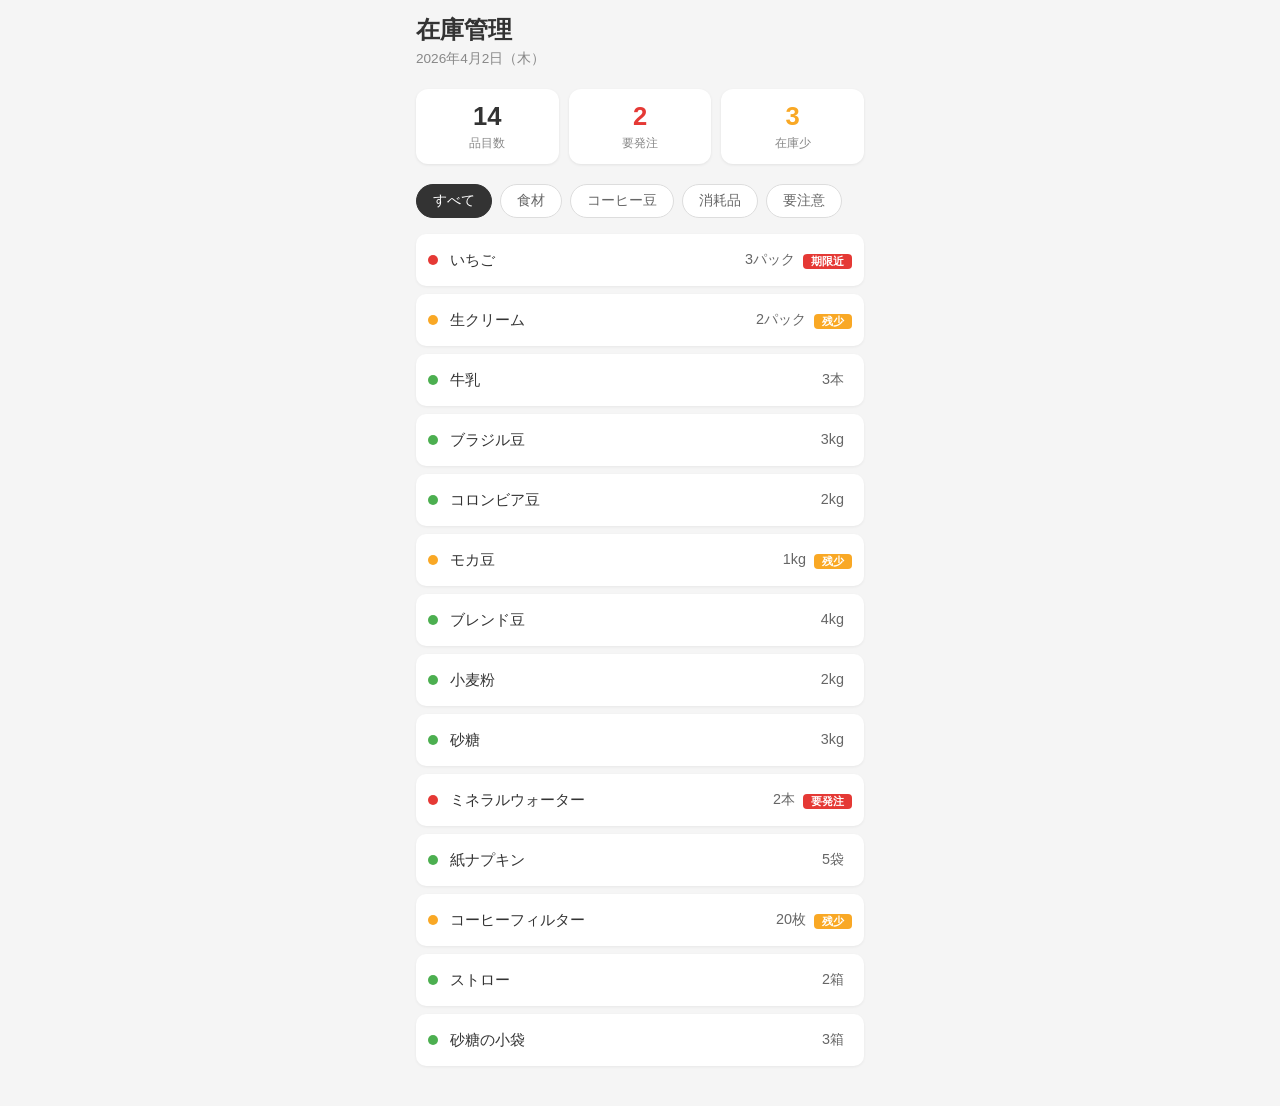
==== docs/index.html @ e2963632 "GitHub Pages用の静的ファイルとFlask版を追加" ====
<!DOCTYPE html>
<html lang="ja">
<head>
    <meta charset="UTF-8">
    <meta name="viewport" content="width=device-width, initial-scale=1.0, viewport-fit=cover">
    <title>在庫管理 - 喫茶店</title>

    <!-- OGP / Twitter Card -->
    <meta property="og:title" content="喫茶店の在庫管理アプリ">
    <meta property="og:description" content="老舗喫茶店の在庫をスマホで誰でも簡単に管理。在庫切れ・発注タイミングを逃さない。">
    <meta property="og:type" content="website">
    <meta name="twitter:card" content="summary_large_image">
    <meta name="twitter:title" content="喫茶店の在庫管理アプリ">
    <meta name="twitter:description" content="老舗喫茶店の在庫をスマホで誰でも簡単に管理。在庫切れ・発注タイミングを逃さない。">

    <!-- モバイル最適化 -->
    <meta name="theme-color" content="#f5f5f5">
    <meta name="apple-mobile-web-app-capable" content="yes">
    <meta name="apple-mobile-web-app-status-bar-style" content="default">

    <link href="https://cdn.jsdelivr.net/npm/bootstrap@5.3.0/dist/css/bootstrap.min.css" rel="stylesheet">
    <link href="https://cdn.jsdelivr.net/npm/bootstrap-icons@1.10.0/font/bootstrap-icons.css" rel="stylesheet">
    <link href="css/style.css" rel="stylesheet">
</head>
<body>
    <div class="container app-container">
        <!-- ヘッダー -->
        <header class="app-header">
            <h1 class="app-title">在庫管理</h1>
            <p class="app-date">2026年4月2日（木）</p>
        </header>

        <!-- サマリーカード -->
        <div class="summary-cards">
            <div class="summary-card summary-total">
                <div class="summary-number">14</div>
                <div class="summary-label">品目数</div>
            </div>
            <a href="alerts.html" class="summary-card summary-order">
                <div class="summary-number">2</div>
                <div class="summary-label">要発注</div>
            </a>
            <a href="alerts.html" class="summary-card summary-low">
                <div class="summary-number">3</div>
                <div class="summary-label">在庫少</div>
            </a>
        </div>

        <!-- フィルタータブ -->
        <div class="filter-tabs">
            <button class="filter-btn active" data-filter="all">すべて</button>
            <button class="filter-btn" data-filter="食材">食材</button>
            <button class="filter-btn" data-filter="コーヒー豆">コーヒー豆</button>
            <button class="filter-btn" data-filter="消耗品">消耗品</button>
            <button class="filter-btn" data-filter="要注意">要注意</button>
        </div>

        <!-- 在庫一覧（消費期限が短い順） -->
        <ul class="inventory-list">
            <!-- いちご（2〜3日） -->
            <li class="inventory-item" data-category="食材" data-alert="要注意" onclick="location.href='detail.html'">
                <div class="item-status">
                    <span class="status-dot dot-red"></span>
                </div>
                <div class="item-info">
                    <span class="item-name">いちご</span>
                </div>
                <div class="item-qty">3パック</div>
                <div class="item-badge">
                    <span class="badge badge-expiry">期限近</span>
                </div>
            </li>

            <!-- 生クリーム（5日前後） -->
            <li class="inventory-item" data-category="食材" data-alert="要注意" onclick="location.href='detail.html'">
                <div class="item-status">
                    <span class="status-dot dot-yellow"></span>
                </div>
                <div class="item-info">
                    <span class="item-name">生クリーム</span>
                </div>
                <div class="item-qty">2パック</div>
                <div class="item-badge">
                    <span class="badge badge-low">残少</span>
                </div>
            </li>

            <!-- 牛乳（1週間） -->
            <li class="inventory-item" data-category="食材" data-alert="" onclick="location.href='detail.html'">
                <div class="item-status">
                    <span class="status-dot dot-green"></span>
                </div>
                <div class="item-info">
                    <span class="item-name">牛乳</span>
                </div>
                <div class="item-qty">3本</div>
                <div class="item-badge"></div>
            </li>

            <!-- ブラジル豆（約180日） -->
            <li class="inventory-item" data-category="コーヒー豆" data-alert="" onclick="location.href='detail.html'">
                <div class="item-status">
                    <span class="status-dot dot-green"></span>
                </div>
                <div class="item-info">
                    <span class="item-name">ブラジル豆</span>
                </div>
                <div class="item-qty">3kg</div>
                <div class="item-badge"></div>
            </li>

            <!-- コロンビア豆（約180日） -->
            <li class="inventory-item" data-category="コーヒー豆" data-alert="" onclick="location.href='detail.html'">
                <div class="item-status">
                    <span class="status-dot dot-green"></span>
                </div>
                <div class="item-info">
                    <span class="item-name">コロンビア豆</span>
                </div>
                <div class="item-qty">2kg</div>
                <div class="item-badge"></div>
            </li>

            <!-- モカ豆（約180日） -->
            <li class="inventory-item" data-category="コーヒー豆" data-alert="要注意" onclick="location.href='detail.html'">
                <div class="item-status">
                    <span class="status-dot dot-yellow"></span>
                </div>
                <div class="item-info">
                    <span class="item-name">モカ豆</span>
                </div>
                <div class="item-qty">1kg</div>
                <div class="item-badge">
                    <span class="badge badge-low">残少</span>
                </div>
            </li>

            <!-- ブレンド豆（約180日） -->
            <li class="inventory-item" data-category="コーヒー豆" data-alert="" onclick="location.href='detail.html'">
                <div class="item-status">
                    <span class="status-dot dot-green"></span>
                </div>
                <div class="item-info">
                    <span class="item-name">ブレンド豆</span>
                </div>
                <div class="item-qty">4kg</div>
                <div class="item-badge"></div>
            </li>

            <!-- 小麦粉（約180日） -->
            <li class="inventory-item" data-category="食材" data-alert="" onclick="location.href='detail.html'">
                <div class="item-status">
                    <span class="status-dot dot-green"></span>
                </div>
                <div class="item-info">
                    <span class="item-name">小麦粉</span>
                </div>
                <div class="item-qty">2kg</div>
                <div class="item-badge"></div>
            </li>

            <!-- 砂糖（約365日） -->
            <li class="inventory-item" data-category="食材" data-alert="" onclick="location.href='detail.html'">
                <div class="item-status">
                    <span class="status-dot dot-green"></span>
                </div>
                <div class="item-info">
                    <span class="item-name">砂糖</span>
                </div>
                <div class="item-qty">3kg</div>
                <div class="item-badge"></div>
            </li>

            <!-- ミネラルウォーター（約365日） -->
            <li class="inventory-item" data-category="食材" data-alert="要注意" onclick="location.href='detail.html'">
                <div class="item-status">
                    <span class="status-dot dot-red"></span>
                </div>
                <div class="item-info">
                    <span class="item-name">ミネラルウォーター</span>
                </div>
                <div class="item-qty">2本</div>
                <div class="item-badge">
                    <span class="badge badge-expiry">要発注</span>
                </div>
            </li>

            <!-- 紙ナプキン（消費期限なし） -->
            <li class="inventory-item" data-category="消耗品" data-alert="" onclick="location.href='detail.html'">
                <div class="item-status">
                    <span class="status-dot dot-green"></span>
                </div>
                <div class="item-info">
                    <span class="item-name">紙ナプキン</span>
                </div>
                <div class="item-qty">5袋</div>
                <div class="item-badge"></div>
            </li>

            <!-- コーヒーフィルター（消費期限なし） -->
            <li class="inventory-item" data-category="消耗品" data-alert="要注意" onclick="location.href='detail.html'">
                <div class="item-status">
                    <span class="status-dot dot-yellow"></span>
                </div>
                <div class="item-info">
                    <span class="item-name">コーヒーフィルター</span>
                </div>
                <div class="item-qty">20枚</div>
                <div class="item-badge">
                    <span class="badge badge-low">残少</span>
                </div>
            </li>

            <!-- ストロー（消費期限なし） -->
            <li class="inventory-item" data-category="消耗品" data-alert="" onclick="location.href='detail.html'">
                <div class="item-status">
                    <span class="status-dot dot-green"></span>
                </div>
                <div class="item-info">
                    <span class="item-name">ストロー</span>
                </div>
                <div class="item-qty">2箱</div>
                <div class="item-badge"></div>
            </li>

            <!-- 砂糖の小袋（消費期限なし） -->
            <li class="inventory-item" data-category="消耗品" data-alert="" onclick="location.href='detail.html'">
                <div class="item-status">
                    <span class="status-dot dot-green"></span>
                </div>
                <div class="item-info">
                    <span class="item-name">砂糖の小袋</span>
                </div>
                <div class="item-qty">3箱</div>
                <div class="item-badge"></div>
            </li>
        </ul>
    </div>

    <script src="https://cdn.jsdelivr.net/npm/bootstrap@5.3.0/dist/js/bootstrap.bundle.min.js"></script>
    <script>
        document.querySelectorAll('.filter-btn').forEach(btn => {
            btn.addEventListener('click', function () {
                document.querySelectorAll('.filter-btn').forEach(b => b.classList.remove('active'));
                this.classList.add('active');

                const filter = this.dataset.filter;
                document.querySelectorAll('.inventory-item').forEach(item => {
                    if (filter === 'all') {
                        item.style.display = '';
                    } else if (filter === '要注意') {
                        item.style.display = item.dataset.alert === '要注意' ? '' : 'none';
                    } else {
                        item.style.display = item.dataset.category === filter ? '' : 'none';
                    }
                });
            });
        });
    </script>
</body>
</html>
---- docs/css/style.css ----
/* ========================================
   喫茶店 在庫管理アプリ - スタイルシート
   ======================================== */

/* 全体 */
* {
    box-sizing: border-box;
    -webkit-tap-highlight-color: transparent;
}

body {
    background-color: #f5f5f5;
    font-family: -apple-system, BlinkMacSystemFont, "Hiragino Sans", "Hiragino Kaku Gothic ProN", "Noto Sans JP", sans-serif;
    color: #333;
    margin: 0;
    padding: 0;
    padding: env(safe-area-inset-top) env(safe-area-inset-right) env(safe-area-inset-bottom) env(safe-area-inset-left);
    -webkit-font-smoothing: antialiased;
    -moz-osx-font-smoothing: grayscale;
}

.app-container {
    max-width: 480px;
    margin: 0 auto;
    padding: 16px;
    padding-bottom: calc(32px + env(safe-area-inset-bottom));
}

/* ヘッダー */
.app-header {
    margin-bottom: 20px;
}

.app-title {
    font-size: 1.5rem;
    font-weight: 700;
    margin: 0;
}

.app-date {
    font-size: 0.85rem;
    color: #888;
    margin: 4px 0 0 0;
}

/* サマリーカード */
.summary-cards {
    display: flex;
    gap: 10px;
    margin-bottom: 20px;
}

.summary-card {
    flex: 1;
    text-align: center;
    padding: 12px 8px;
    border-radius: 12px;
    background: #fff;
    box-shadow: 0 1px 3px rgba(0, 0, 0, 0.08);
    text-decoration: none;
    color: inherit;
}

.summary-number {
    font-size: 1.6rem;
    font-weight: 700;
    line-height: 1.2;
}

.summary-label {
    font-size: 0.75rem;
    color: #888;
    margin-top: 2px;
}

.summary-total .summary-number {
    color: #333;
}

.summary-order .summary-number {
    color: #e53935;
}

.summary-low .summary-number {
    color: #f9a825;
}

/* フィルタータブ */
.filter-tabs {
    display: flex;
    gap: 8px;
    margin-bottom: 16px;
    overflow-x: auto;
    -webkit-overflow-scrolling: touch;
}

.filter-btn {
    flex-shrink: 0;
    padding: 6px 16px;
    border: 1px solid #ddd;
    border-radius: 20px;
    background: #fff;
    font-size: 0.85rem;
    color: #666;
    cursor: pointer;
    transition: all 0.2s;
    white-space: nowrap;
}

@media (hover: hover) {
    .filter-btn:hover {
        border-color: #aaa;
    }
}

.filter-btn.active {
    background: #333;
    color: #fff;
    border-color: #333;
}

/* 在庫一覧 */
.inventory-list {
    list-style: none;
    padding: 0;
    margin: 0;
}

.inventory-item {
    display: flex;
    align-items: center;
    padding: 14px 12px;
    background: #fff;
    border-radius: 10px;
    margin-bottom: 8px;
    box-shadow: 0 1px 3px rgba(0, 0, 0, 0.06);
    cursor: pointer;
    transition: background 0.15s;
}

@media (hover: hover) {
    .inventory-item:hover {
        background: #fafafa;
    }
}

.inventory-item:active {
    background: #f0f0f0;
}

/* ステータスドット */
.item-status {
    margin-right: 12px;
    flex-shrink: 0;
}

.status-dot {
    display: inline-block;
    width: 10px;
    height: 10px;
    border-radius: 50%;
}

.dot-green {
    background-color: #4caf50;
}

.dot-yellow {
    background-color: #f9a825;
}

.dot-red {
    background-color: #e53935;
}

/* 品目情報 */
.item-info {
    flex: 1;
    min-width: 0;
}

.item-name {
    font-size: 0.95rem;
    font-weight: 500;
}

/* 数量 */
.item-qty {
    font-size: 0.9rem;
    color: #666;
    margin-left: 8px;
    white-space: nowrap;
}

/* バッジ */
.item-badge {
    margin-left: 8px;
    flex-shrink: 0;
}

.badge {
    display: inline-block;
    padding: 2px 8px;
    border-radius: 4px;
    font-size: 0.7rem;
    font-weight: 600;
    white-space: nowrap;
}

.badge-expiry {
    background-color: #e53935;
    color: #fff;
}

.badge-low {
    background-color: #f9a825;
    color: #fff;
}

/* ========================================
   画面2: 品目詳細・更新
   ======================================== */

.detail-header {
    margin-bottom: 16px;
}

.back-link {
    display: inline-flex;
    align-items: center;
    gap: 4px;
    font-size: 0.9rem;
    color: #666;
    text-decoration: none;
}

.back-link:active {
    color: #333;
}

.detail-title-section {
    margin-bottom: 28px;
}

.detail-item-name {
    font-size: 1.5rem;
    font-weight: 700;
    margin: 0;
}

.detail-category {
    font-size: 0.85rem;
    color: #888;
    margin: 4px 0 0 0;
}

.qty-control {
    display: flex;
    align-items: center;
    justify-content: center;
    gap: 24px;
    margin-bottom: 32px;
}

.qty-btn {
    width: 48px;
    height: 48px;
    border-radius: 50%;
    border: 2px solid #ddd;
    background: #fff;
    font-size: 1.3rem;
    color: #333;
    cursor: pointer;
    display: flex;
    align-items: center;
    justify-content: center;
    transition: all 0.15s;
    user-select: none;
    -webkit-user-select: none;
}

.qty-btn:active {
    background: #f0f0f0;
    border-color: #bbb;
}

.qty-display {
    text-align: center;
}

.qty-number {
    display: block;
    font-size: 2.5rem;
    font-weight: 700;
    line-height: 1;
}

.qty-unit {
    display: block;
    font-size: 0.85rem;
    color: #888;
    margin-top: 4px;
}

.detail-info-list {
    background: #fff;
    border-radius: 12px;
    padding: 4px 0;
    margin-bottom: 32px;
    box-shadow: 0 1px 3px rgba(0, 0, 0, 0.06);
}

.detail-info-row {
    display: flex;
    justify-content: space-between;
    align-items: center;
    padding: 14px 16px;
    border-bottom: 1px solid #f0f0f0;
}

.detail-info-row:last-child {
    border-bottom: none;
}

.detail-info-label {
    font-size: 0.85rem;
    color: #888;
}

.detail-info-value {
    font-size: 0.9rem;
    font-weight: 500;
}

.value-warn {
    color: #e53935;
    font-weight: 600;
}

.detail-actions {
    display: flex;
    gap: 12px;
}

.btn-cancel {
    flex: 1;
    display: flex;
    align-items: center;
    justify-content: center;
    padding: 14px;
    border-radius: 12px;
    border: 1px solid #ddd;
    background: #fff;
    font-size: 0.95rem;
    color: #666;
    text-decoration: none;
    cursor: pointer;
    transition: background 0.15s;
}

.btn-cancel:active {
    background: #f0f0f0;
}

.btn-save {
    flex: 1;
    padding: 14px;
    border-radius: 12px;
    border: none;
    background: #4caf50;
    font-size: 0.95rem;
    font-weight: 600;
    color: #fff;
    cursor: pointer;
    transition: background 0.15s;
}

.btn-save:active {
    background: #388e3c;
}

/* ========================================
   画面3: アラート一覧
   ======================================== */

.alert-page-title {
    font-size: 1.4rem;
    font-weight: 700;
    margin: 0 0 4px 0;
}

.alert-page-subtitle {
    font-size: 0.85rem;
    color: #888;
    margin: 0 0 24px 0;
}

.alert-section {
    margin-bottom: 24px;
}

.alert-section-title {
    display: flex;
    align-items: center;
    gap: 8px;
    font-size: 0.95rem;
    font-weight: 600;
    margin: 0 0 12px 4px;
}

.section-title-red {
    color: #e53935;
}

.section-title-yellow {
    color: #c89100;
}

.item-sub {
    display: block;
    font-size: 0.75rem;
    color: #aaa;
    margin-top: 2px;
}
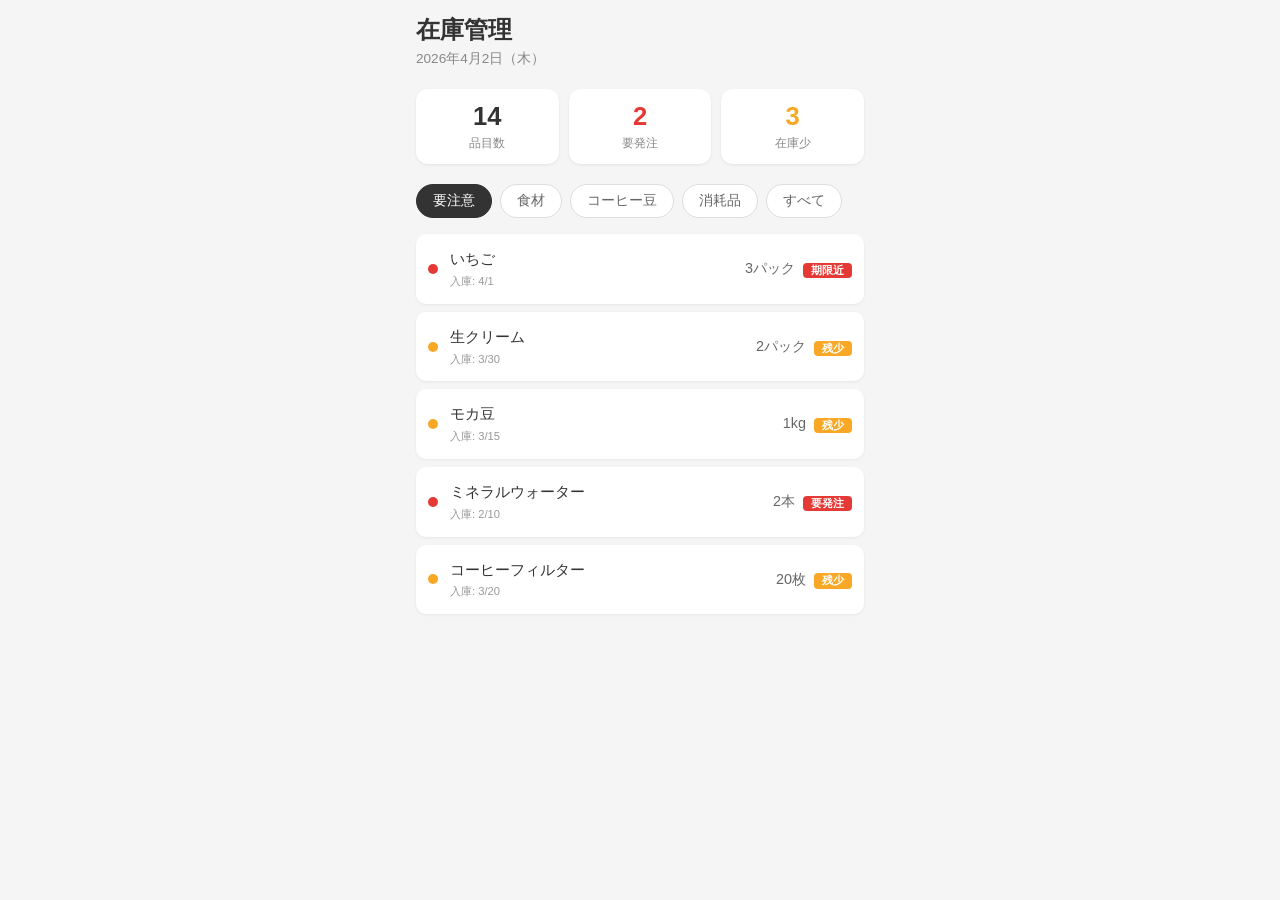
==== commit f33fb63f: "タブ順変更(要注意→食材→コーヒー豆→消耗品→すべて)、入庫日追加、要注意を上位表示" ====
--- a/docs/index.html
+++ b/docs/index.html
@@ -48,22 +48,25 @@
 
         <!-- フィルタータブ -->
         <div class="filter-tabs">
-            <button class="filter-btn active" data-filter="all">すべて</button>
+            <button class="filter-btn active" data-filter="要注意">要注意</button>
             <button class="filter-btn" data-filter="食材">食材</button>
             <button class="filter-btn" data-filter="コーヒー豆">コーヒー豆</button>
             <button class="filter-btn" data-filter="消耗品">消耗品</button>
-            <button class="filter-btn" data-filter="要注意">要注意</button>
+            <button class="filter-btn" data-filter="all">すべて</button>
         </div>
 
-        <!-- 在庫一覧（消費期限が短い順） -->
+        <!-- 在庫一覧（すべて：要注意を上位表示） -->
         <ul class="inventory-list">
-            <!-- いちご（2〜3日） -->
+            <!-- ===== 要注意アイテム ===== -->
+
+            <!-- いちご（2〜3日）要注意 -->
             <li class="inventory-item" data-category="食材" data-alert="要注意" onclick="location.href='detail.html'">
                 <div class="item-status">
                     <span class="status-dot dot-red"></span>
                 </div>
                 <div class="item-info">
                     <span class="item-name">いちご</span>
+                    <span class="item-date">入庫: 4/1</span>
                 </div>
                 <div class="item-qty">3パック</div>
                 <div class="item-badge">
@@ -71,19 +74,67 @@
                 </div>
             </li>
 
-            <!-- 生クリーム（5日前後） -->
+            <!-- 生クリーム（5日前後）要注意 -->
             <li class="inventory-item" data-category="食材" data-alert="要注意" onclick="location.href='detail.html'">
                 <div class="item-status">
                     <span class="status-dot dot-yellow"></span>
                 </div>
                 <div class="item-info">
                     <span class="item-name">生クリーム</span>
+                    <span class="item-date">入庫: 3/30</span>
                 </div>
                 <div class="item-qty">2パック</div>
                 <div class="item-badge">
                     <span class="badge badge-low">残少</span>
                 </div>
             </li>
+
+            <!-- モカ豆（約180日）要注意 -->
+            <li class="inventory-item" data-category="コーヒー豆" data-alert="要注意" onclick="location.href='detail.html'">
+                <div class="item-status">
+                    <span class="status-dot dot-yellow"></span>
+                </div>
+                <div class="item-info">
+                    <span class="item-name">モカ豆</span>
+                    <span class="item-date">入庫: 3/15</span>
+                </div>
+                <div class="item-qty">1kg</div>
+                <div class="item-badge">
+                    <span class="badge badge-low">残少</span>
+                </div>
+            </li>
+
+            <!-- ミネラルウォーター（約365日）要注意 -->
+            <li class="inventory-item" data-category="食材" data-alert="要注意" onclick="location.href='detail.html'">
+                <div class="item-status">
+                    <span class="status-dot dot-red"></span>
+                </div>
+                <div class="item-info">
+                    <span class="item-name">ミネラルウォーター</span>
+                    <span class="item-date">入庫: 2/10</span>
+                </div>
+                <div class="item-qty">2本</div>
+                <div class="item-badge">
+                    <span class="badge badge-expiry">要発注</span>
+                </div>
+            </li>
+
+            <!-- コーヒーフィルター（消費期限なし）要注意 -->
+            <li class="inventory-item" data-category="消耗品" data-alert="要注意" onclick="location.href='detail.html'">
+                <div class="item-status">
+                    <span class="status-dot dot-yellow"></span>
+                </div>
+                <div class="item-info">
+                    <span class="item-name">コーヒーフィルター</span>
+                    <span class="item-date">入庫: 3/20</span>
+                </div>
+                <div class="item-qty">20枚</div>
+                <div class="item-badge">
+                    <span class="badge badge-low">残少</span>
+                </div>
+            </li>
+
+            <!-- ===== 通常アイテム（期限短い順） ===== -->
 
             <!-- 牛乳（1週間） -->
             <li class="inventory-item" data-category="食材" data-alert="" onclick="location.href='detail.html'">
@@ -92,6 +143,7 @@
                 </div>
                 <div class="item-info">
                     <span class="item-name">牛乳</span>
+                    <span class="item-date">入庫: 3/31</span>
                 </div>
                 <div class="item-qty">3本</div>
                 <div class="item-badge"></div>
@@ -104,6 +156,7 @@
                 </div>
                 <div class="item-info">
                     <span class="item-name">ブラジル豆</span>
+                    <span class="item-date">入庫: 3/1</span>
                 </div>
                 <div class="item-qty">3kg</div>
                 <div class="item-badge"></div>
@@ -116,23 +169,10 @@
                 </div>
                 <div class="item-info">
                     <span class="item-name">コロンビア豆</span>
+                    <span class="item-date">入庫: 3/5</span>
                 </div>
                 <div class="item-qty">2kg</div>
                 <div class="item-badge"></div>
-            </li>
-
-            <!-- モカ豆（約180日） -->
-            <li class="inventory-item" data-category="コーヒー豆" data-alert="要注意" onclick="location.href='detail.html'">
-                <div class="item-status">
-                    <span class="status-dot dot-yellow"></span>
-                </div>
-                <div class="item-info">
-                    <span class="item-name">モカ豆</span>
-                </div>
-                <div class="item-qty">1kg</div>
-                <div class="item-badge">
-                    <span class="badge badge-low">残少</span>
-                </div>
             </li>
 
             <!-- ブレンド豆（約180日） -->
@@ -142,6 +182,7 @@
                 </div>
                 <div class="item-info">
                     <span class="item-name">ブレンド豆</span>
+                    <span class="item-date">入庫: 3/10</span>
                 </div>
                 <div class="item-qty">4kg</div>
                 <div class="item-badge"></div>
@@ -154,6 +195,7 @@
                 </div>
                 <div class="item-info">
                     <span class="item-name">小麦粉</span>
+                    <span class="item-date">入庫: 3/1</span>
                 </div>
                 <div class="item-qty">2kg</div>
                 <div class="item-badge"></div>
@@ -166,23 +208,10 @@
                 </div>
                 <div class="item-info">
                     <span class="item-name">砂糖</span>
+                    <span class="item-date">入庫: 2/15</span>
                 </div>
                 <div class="item-qty">3kg</div>
                 <div class="item-badge"></div>
-            </li>
-
-            <!-- ミネラルウォーター（約365日） -->
-            <li class="inventory-item" data-category="食材" data-alert="要注意" onclick="location.href='detail.html'">
-                <div class="item-status">
-                    <span class="status-dot dot-red"></span>
-                </div>
-                <div class="item-info">
-                    <span class="item-name">ミネラルウォーター</span>
-                </div>
-                <div class="item-qty">2本</div>
-                <div class="item-badge">
-                    <span class="badge badge-expiry">要発注</span>
-                </div>
             </li>
 
             <!-- 紙ナプキン（消費期限なし） -->
@@ -192,23 +221,10 @@
                 </div>
                 <div class="item-info">
                     <span class="item-name">紙ナプキン</span>
+                    <span class="item-date">入庫: 3/25</span>
                 </div>
                 <div class="item-qty">5袋</div>
                 <div class="item-badge"></div>
-            </li>
-
-            <!-- コーヒーフィルター（消費期限なし） -->
-            <li class="inventory-item" data-category="消耗品" data-alert="要注意" onclick="location.href='detail.html'">
-                <div class="item-status">
-                    <span class="status-dot dot-yellow"></span>
-                </div>
-                <div class="item-info">
-                    <span class="item-name">コーヒーフィルター</span>
-                </div>
-                <div class="item-qty">20枚</div>
-                <div class="item-badge">
-                    <span class="badge badge-low">残少</span>
-                </div>
             </li>
 
             <!-- ストロー（消費期限なし） -->
@@ -218,6 +234,7 @@
                 </div>
                 <div class="item-info">
                     <span class="item-name">ストロー</span>
+                    <span class="item-date">入庫: 3/15</span>
                 </div>
                 <div class="item-qty">2箱</div>
                 <div class="item-badge"></div>
@@ -230,6 +247,7 @@
                 </div>
                 <div class="item-info">
                     <span class="item-name">砂糖の小袋</span>
+                    <span class="item-date">入庫: 3/20</span>
                 </div>
                 <div class="item-qty">3箱</div>
                 <div class="item-badge"></div>
@@ -239,6 +257,11 @@
 
     <script src="https://cdn.jsdelivr.net/npm/bootstrap@5.3.0/dist/js/bootstrap.bundle.min.js"></script>
     <script>
+        // 初期表示：要注意タブがデフォルト
+        document.querySelectorAll('.inventory-item').forEach(item => {
+            item.style.display = item.dataset.alert === '要注意' ? '' : 'none';
+        });
+
         document.querySelectorAll('.filter-btn').forEach(btn => {
             btn.addEventListener('click', function () {
                 document.querySelectorAll('.filter-btn').forEach(b => b.classList.remove('active'));
--- a/docs/css/style.css
+++ b/docs/css/style.css
@@ -182,6 +182,14 @@
 .item-name {
     font-size: 0.95rem;
     font-weight: 500;
+    display: block;
+}
+
+.item-date {
+    font-size: 0.7rem;
+    color: #999;
+    display: block;
+    margin-top: 2px;
 }
 
 /* 数量 */
@@ -221,6 +229,7 @@
    画面2: 品目詳細・更新
    ======================================== */
 
+/* ヘッダー（戻るボタン） */
 .detail-header {
     margin-bottom: 16px;
 }
@@ -238,6 +247,7 @@
     color: #333;
 }
 
+/* 品目名 */
 .detail-title-section {
     margin-bottom: 28px;
 }
@@ -254,6 +264,7 @@
     margin: 4px 0 0 0;
 }
 
+/* 数量コントロール */
 .qty-control {
     display: flex;
     align-items: center;
@@ -302,6 +313,7 @@
     margin-top: 4px;
 }
 
+/* 詳細情報リスト */
 .detail-info-list {
     background: #fff;
     border-radius: 12px;
@@ -337,6 +349,7 @@
     font-weight: 600;
 }
 
+/* ボタン */
 .detail-actions {
     display: flex;
     gap: 12px;
@@ -416,6 +429,7 @@
     color: #c89100;
 }
 
+/* アラート一覧内のサブテキスト */
 .item-sub {
     display: block;
     font-size: 0.75rem;
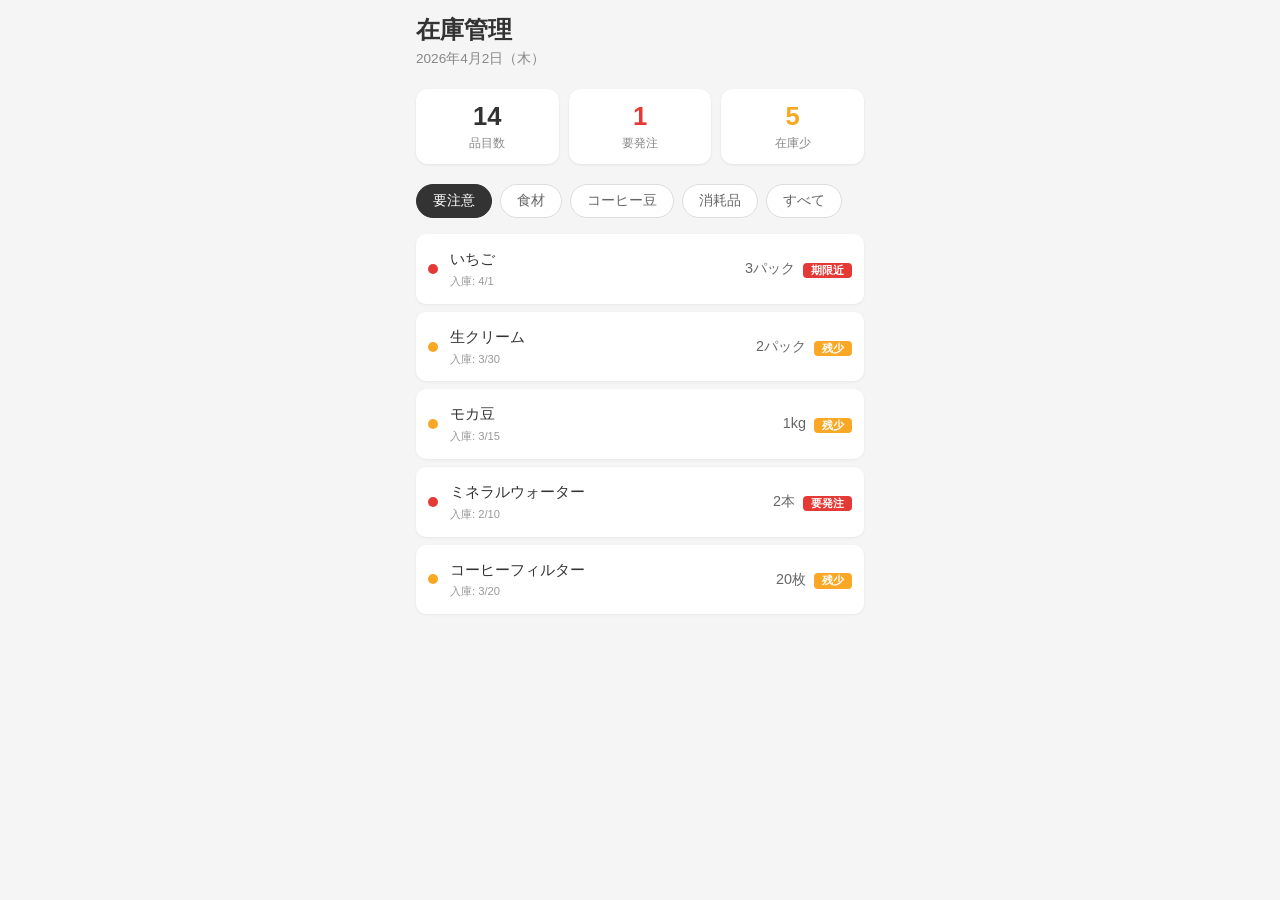
==== commit aa9e4c83: "localStorage対応: 数量変更が保存・反映されるように全画面を動的化" ====
--- a/docs/index.html
+++ b/docs/index.html
@@ -55,228 +55,74 @@
             <button class="filter-btn" data-filter="all">すべて</button>
         </div>
 
-        <!-- 在庫一覧（すべて：要注意を上位表示） -->
-        <ul class="inventory-list">
-            <!-- ===== 要注意アイテム ===== -->
-
-            <!-- いちご（2〜3日）要注意 -->
-            <li class="inventory-item" data-category="食材" data-alert="要注意" onclick="location.href='detail.html'">
-                <div class="item-status">
-                    <span class="status-dot dot-red"></span>
-                </div>
-                <div class="item-info">
-                    <span class="item-name">いちご</span>
-                    <span class="item-date">入庫: 4/1</span>
-                </div>
-                <div class="item-qty">3パック</div>
-                <div class="item-badge">
-                    <span class="badge badge-expiry">期限近</span>
-                </div>
-            </li>
-
-            <!-- 生クリーム（5日前後）要注意 -->
-            <li class="inventory-item" data-category="食材" data-alert="要注意" onclick="location.href='detail.html'">
-                <div class="item-status">
-                    <span class="status-dot dot-yellow"></span>
-                </div>
-                <div class="item-info">
-                    <span class="item-name">生クリーム</span>
-                    <span class="item-date">入庫: 3/30</span>
-                </div>
-                <div class="item-qty">2パック</div>
-                <div class="item-badge">
-                    <span class="badge badge-low">残少</span>
-                </div>
-            </li>
-
-            <!-- モカ豆（約180日）要注意 -->
-            <li class="inventory-item" data-category="コーヒー豆" data-alert="要注意" onclick="location.href='detail.html'">
-                <div class="item-status">
-                    <span class="status-dot dot-yellow"></span>
-                </div>
-                <div class="item-info">
-                    <span class="item-name">モカ豆</span>
-                    <span class="item-date">入庫: 3/15</span>
-                </div>
-                <div class="item-qty">1kg</div>
-                <div class="item-badge">
-                    <span class="badge badge-low">残少</span>
-                </div>
-            </li>
-
-            <!-- ミネラルウォーター（約365日）要注意 -->
-            <li class="inventory-item" data-category="食材" data-alert="要注意" onclick="location.href='detail.html'">
-                <div class="item-status">
-                    <span class="status-dot dot-red"></span>
-                </div>
-                <div class="item-info">
-                    <span class="item-name">ミネラルウォーター</span>
-                    <span class="item-date">入庫: 2/10</span>
-                </div>
-                <div class="item-qty">2本</div>
-                <div class="item-badge">
-                    <span class="badge badge-expiry">要発注</span>
-                </div>
-            </li>
-
-            <!-- コーヒーフィルター（消費期限なし）要注意 -->
-            <li class="inventory-item" data-category="消耗品" data-alert="要注意" onclick="location.href='detail.html'">
-                <div class="item-status">
-                    <span class="status-dot dot-yellow"></span>
-                </div>
-                <div class="item-info">
-                    <span class="item-name">コーヒーフィルター</span>
-                    <span class="item-date">入庫: 3/20</span>
-                </div>
-                <div class="item-qty">20枚</div>
-                <div class="item-badge">
-                    <span class="badge badge-low">残少</span>
-                </div>
-            </li>
-
-            <!-- ===== 通常アイテム（期限短い順） ===== -->
-
-            <!-- 牛乳（1週間） -->
-            <li class="inventory-item" data-category="食材" data-alert="" onclick="location.href='detail.html'">
-                <div class="item-status">
-                    <span class="status-dot dot-green"></span>
-                </div>
-                <div class="item-info">
-                    <span class="item-name">牛乳</span>
-                    <span class="item-date">入庫: 3/31</span>
-                </div>
-                <div class="item-qty">3本</div>
-                <div class="item-badge"></div>
-            </li>
-
-            <!-- ブラジル豆（約180日） -->
-            <li class="inventory-item" data-category="コーヒー豆" data-alert="" onclick="location.href='detail.html'">
-                <div class="item-status">
-                    <span class="status-dot dot-green"></span>
-                </div>
-                <div class="item-info">
-                    <span class="item-name">ブラジル豆</span>
-                    <span class="item-date">入庫: 3/1</span>
-                </div>
-                <div class="item-qty">3kg</div>
-                <div class="item-badge"></div>
-            </li>
-
-            <!-- コロンビア豆（約180日） -->
-            <li class="inventory-item" data-category="コーヒー豆" data-alert="" onclick="location.href='detail.html'">
-                <div class="item-status">
-                    <span class="status-dot dot-green"></span>
-                </div>
-                <div class="item-info">
-                    <span class="item-name">コロンビア豆</span>
-                    <span class="item-date">入庫: 3/5</span>
-                </div>
-                <div class="item-qty">2kg</div>
-                <div class="item-badge"></div>
-            </li>
-
-            <!-- ブレンド豆（約180日） -->
-            <li class="inventory-item" data-category="コーヒー豆" data-alert="" onclick="location.href='detail.html'">
-                <div class="item-status">
-                    <span class="status-dot dot-green"></span>
-                </div>
-                <div class="item-info">
-                    <span class="item-name">ブレンド豆</span>
-                    <span class="item-date">入庫: 3/10</span>
-                </div>
-                <div class="item-qty">4kg</div>
-                <div class="item-badge"></div>
-            </li>
-
-            <!-- 小麦粉（約180日） -->
-            <li class="inventory-item" data-category="食材" data-alert="" onclick="location.href='detail.html'">
-                <div class="item-status">
-                    <span class="status-dot dot-green"></span>
-                </div>
-                <div class="item-info">
-                    <span class="item-name">小麦粉</span>
-                    <span class="item-date">入庫: 3/1</span>
-                </div>
-                <div class="item-qty">2kg</div>
-                <div class="item-badge"></div>
-            </li>
-
-            <!-- 砂糖（約365日） -->
-            <li class="inventory-item" data-category="食材" data-alert="" onclick="location.href='detail.html'">
-                <div class="item-status">
-                    <span class="status-dot dot-green"></span>
-                </div>
-                <div class="item-info">
-                    <span class="item-name">砂糖</span>
-                    <span class="item-date">入庫: 2/15</span>
-                </div>
-                <div class="item-qty">3kg</div>
-                <div class="item-badge"></div>
-            </li>
-
-            <!-- 紙ナプキン（消費期限なし） -->
-            <li class="inventory-item" data-category="消耗品" data-alert="" onclick="location.href='detail.html'">
-                <div class="item-status">
-                    <span class="status-dot dot-green"></span>
-                </div>
-                <div class="item-info">
-                    <span class="item-name">紙ナプキン</span>
-                    <span class="item-date">入庫: 3/25</span>
-                </div>
-                <div class="item-qty">5袋</div>
-                <div class="item-badge"></div>
-            </li>
-
-            <!-- ストロー（消費期限なし） -->
-            <li class="inventory-item" data-category="消耗品" data-alert="" onclick="location.href='detail.html'">
-                <div class="item-status">
-                    <span class="status-dot dot-green"></span>
-                </div>
-                <div class="item-info">
-                    <span class="item-name">ストロー</span>
-                    <span class="item-date">入庫: 3/15</span>
-                </div>
-                <div class="item-qty">2箱</div>
-                <div class="item-badge"></div>
-            </li>
-
-            <!-- 砂糖の小袋（消費期限なし） -->
-            <li class="inventory-item" data-category="消耗品" data-alert="" onclick="location.href='detail.html'">
-                <div class="item-status">
-                    <span class="status-dot dot-green"></span>
-                </div>
-                <div class="item-info">
-                    <span class="item-name">砂糖の小袋</span>
-                    <span class="item-date">入庫: 3/20</span>
-                </div>
-                <div class="item-qty">3箱</div>
-                <div class="item-badge"></div>
-            </li>
-        </ul>
+        <!-- 在庫一覧（JSで動的生成） -->
+        <ul class="inventory-list" id="inventory-list"></ul>
     </div>
 
     <script src="https://cdn.jsdelivr.net/npm/bootstrap@5.3.0/dist/js/bootstrap.bundle.min.js"></script>
+    <script src="js/app.js"></script>
     <script>
-        // 初期表示：要注意タブがデフォルト
-        document.querySelectorAll('.inventory-item').forEach(item => {
-            item.style.display = item.dataset.alert === '要注意' ? '' : 'none';
-        });
+        // データ読み込み・描画
+        function render(filter) {
+            const items = loadItems();
+            const summary = calcSummary(items);
 
+            // サマリー更新
+            document.querySelector('.summary-total .summary-number').textContent = summary.total;
+            document.querySelector('.summary-order .summary-number').textContent = summary.orderCount;
+            document.querySelector('.summary-low .summary-number').textContent = summary.lowCount;
+
+            // 一覧を要注意優先でソート
+            const alertItems = items.filter(i => i.alert === '要注意');
+            const normalItems = items.filter(i => i.alert !== '要注意');
+            const sorted = [...alertItems, ...normalItems];
+
+            const list = document.getElementById('inventory-list');
+            list.innerHTML = '';
+
+            sorted.forEach(item => {
+                const li = document.createElement('li');
+                li.className = 'inventory-item';
+                li.dataset.category = item.category;
+                li.dataset.alert = item.alert;
+                li.onclick = () => location.href = 'detail.html?item=' + encodeURIComponent(item.name);
+
+                li.innerHTML = `
+                    <div class="item-status">
+                        <span class="status-dot dot-${item.dot}"></span>
+                    </div>
+                    <div class="item-info">
+                        <span class="item-name">${item.name}</span>
+                        <span class="item-date">入庫: ${item.stocked}</span>
+                    </div>
+                    <div class="item-qty">${item.qty}${item.unit}</div>
+                    <div class="item-badge">
+                        ${item.badge ? `<span class="badge ${item.badgeClass}">${item.badge}</span>` : ''}
+                    </div>
+                `;
+
+                // フィルター適用
+                if (filter === 'all') {
+                    li.style.display = '';
+                } else if (filter === '要注意') {
+                    li.style.display = item.alert === '要注意' ? '' : 'none';
+                } else {
+                    li.style.display = item.category === filter ? '' : 'none';
+                }
+
+                list.appendChild(li);
+            });
+        }
+
+        // 初期描画（要注意がデフォルト）
+        render('要注意');
+
+        // フィルタータブ
         document.querySelectorAll('.filter-btn').forEach(btn => {
             btn.addEventListener('click', function () {
                 document.querySelectorAll('.filter-btn').forEach(b => b.classList.remove('active'));
                 this.classList.add('active');
-
-                const filter = this.dataset.filter;
-                document.querySelectorAll('.inventory-item').forEach(item => {
-                    if (filter === 'all') {
-                        item.style.display = '';
-                    } else if (filter === '要注意') {
-                        item.style.display = item.dataset.alert === '要注意' ? '' : 'none';
-                    } else {
-                        item.style.display = item.dataset.category === filter ? '' : 'none';
-                    }
-                });
+                render(this.dataset.filter);
             });
         });
     </script>
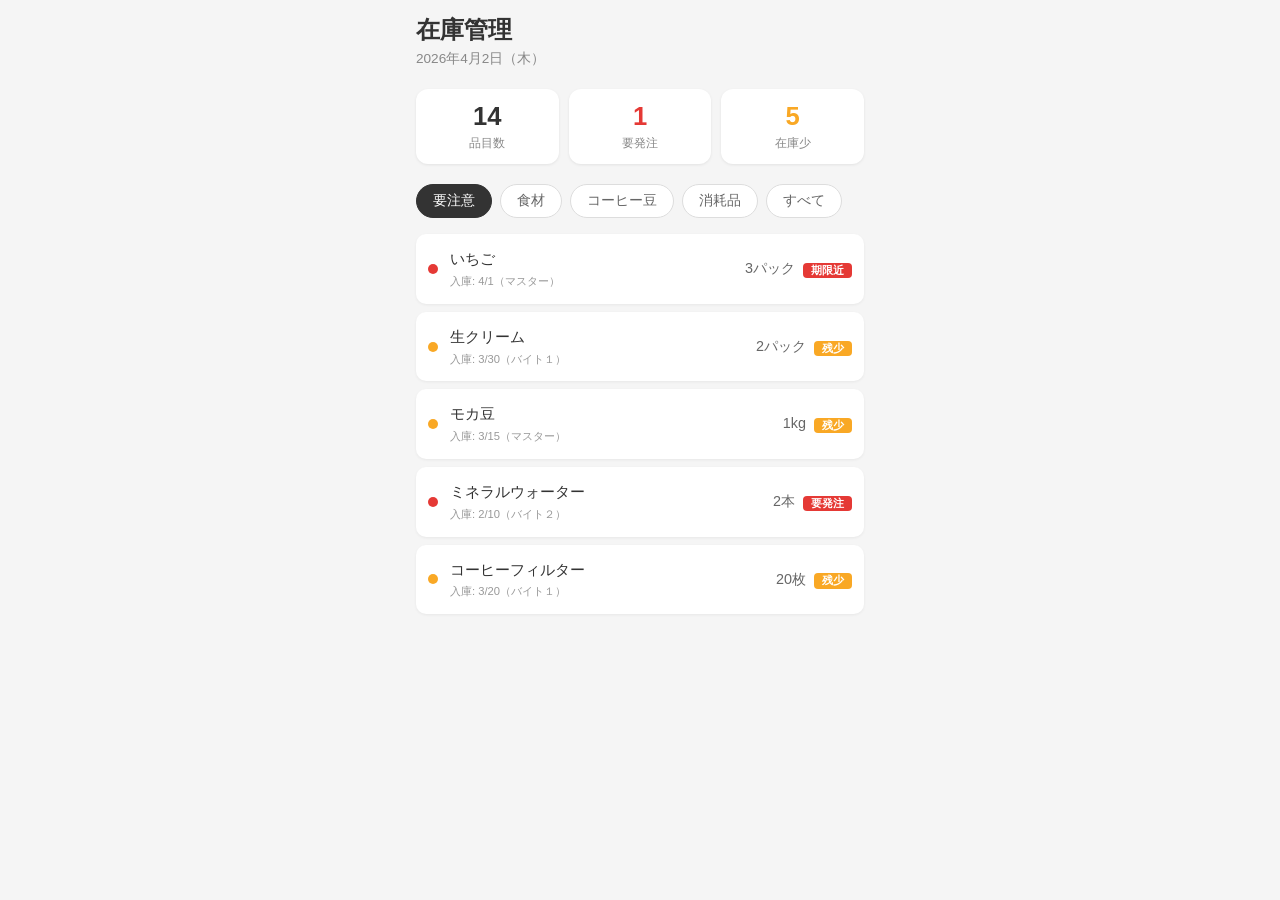
==== commit 762724f0: "入庫者(マスター/バイト１/バイト２)の選択・表示機能を追加" ====
--- a/docs/index.html
+++ b/docs/index.html
@@ -93,7 +93,7 @@
                     </div>
                     <div class="item-info">
                         <span class="item-name">${item.name}</span>
-                        <span class="item-date">入庫: ${item.stocked}</span>
+                        <span class="item-date">入庫: ${item.stocked}（${item.stockedBy || '---'}）</span>
                     </div>
                     <div class="item-qty">${item.qty}${item.unit}</div>
                     <div class="item-badge">
--- a/docs/css/style.css
+++ b/docs/css/style.css
@@ -436,3 +436,43 @@
     color: #aaa;
     margin-top: 2px;
 }
+
+/* スタッフ選択 */
+.staff-select-section {
+    margin: 20px 0;
+    padding: 16px;
+    background: #fff;
+    border-radius: 12px;
+}
+
+.staff-select-label {
+    display: block;
+    font-size: 0.85rem;
+    font-weight: 600;
+    color: #555;
+    margin-bottom: 10px;
+}
+
+.staff-select-buttons {
+    display: flex;
+    gap: 8px;
+}
+
+.staff-btn {
+    flex: 1;
+    padding: 10px 8px;
+    border: 2px solid #ddd;
+    border-radius: 10px;
+    background: #fff;
+    font-size: 0.85rem;
+    font-weight: 600;
+    color: #666;
+    cursor: pointer;
+    transition: all 0.15s;
+}
+
+.staff-btn.active {
+    border-color: #4a90d9;
+    background: #eef4fb;
+    color: #4a90d9;
+}
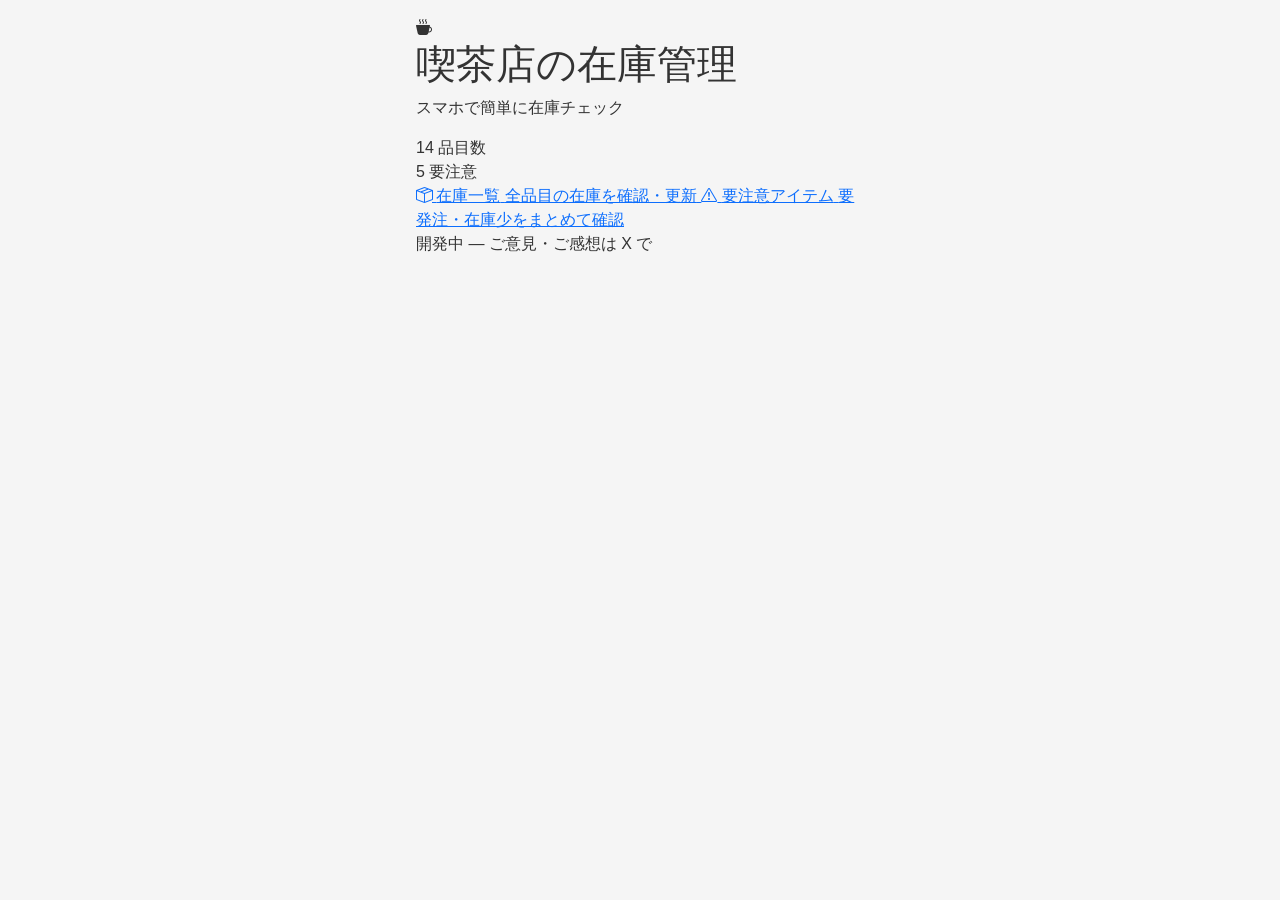
==== commit b36bef29: "４/７commit" ====
--- a/docs/index.html
+++ b/docs/index.html
@@ -3,7 +3,7 @@
 <head>
     <meta charset="UTF-8">
     <meta name="viewport" content="width=device-width, initial-scale=1.0, viewport-fit=cover">
-    <title>在庫管理 - 喫茶店</title>
+    <title>喫茶店の在庫管理</title>
 
     <!-- OGP / Twitter Card -->
     <meta property="og:title" content="喫茶店の在庫管理アプリ">
@@ -23,108 +23,50 @@
     <link href="css/style.css" rel="stylesheet">
 </head>
 <body>
-    <div class="container app-container">
-        <!-- ヘッダー -->
-        <header class="app-header">
-            <h1 class="app-title">在庫管理</h1>
-            <p class="app-date">2026年4月2日（木）</p>
-        </header>
+    <div class="container app-container top-page">
+        <!-- ロゴ・タイトル -->
+        <div class="top-hero">
+            <div class="top-icon"><i class="bi bi-cup-hot-fill"></i></div>
+            <h1 class="top-title">喫茶店の在庫管理</h1>
+            <p class="top-subtitle">スマホで簡単に在庫チェック</p>
+        </div>
 
-        <!-- サマリーカード -->
-        <div class="summary-cards">
-            <div class="summary-card summary-total">
-                <div class="summary-number">14</div>
-                <div class="summary-label">品目数</div>
+        <!-- サマリー -->
+        <div class="top-summary" id="top-summary">
+            <div class="top-summary-item">
+                <span class="top-summary-number" id="sum-total">--</span>
+                <span class="top-summary-label">品目数</span>
             </div>
-            <a href="alerts.html" class="summary-card summary-order">
-                <div class="summary-number">2</div>
-                <div class="summary-label">要発注</div>
+            <div class="top-summary-item top-summary-warn">
+                <span class="top-summary-number" id="sum-alert">--</span>
+                <span class="top-summary-label">要注意</span>
+            </div>
+        </div>
+
+        <!-- メニューボタン -->
+        <div class="top-menu">
+            <a href="inventory.html" class="top-menu-card">
+                <i class="bi bi-box-seam"></i>
+                <span class="top-menu-label">在庫一覧</span>
+                <span class="top-menu-desc">全品目の在庫を確認・更新</span>
             </a>
-            <a href="alerts.html" class="summary-card summary-low">
-                <div class="summary-number">3</div>
-                <div class="summary-label">在庫少</div>
+            <a href="alerts.html" class="top-menu-card top-menu-alert">
+                <i class="bi bi-exclamation-triangle"></i>
+                <span class="top-menu-label">要注意アイテム</span>
+                <span class="top-menu-desc">要発注・在庫少をまとめて確認</span>
             </a>
         </div>
 
-        <!-- フィルタータブ -->
-        <div class="filter-tabs">
-            <button class="filter-btn active" data-filter="要注意">要注意</button>
-            <button class="filter-btn" data-filter="食材">食材</button>
-            <button class="filter-btn" data-filter="コーヒー豆">コーヒー豆</button>
-            <button class="filter-btn" data-filter="消耗品">消耗品</button>
-            <button class="filter-btn" data-filter="all">すべて</button>
-        </div>
-
-        <!-- 在庫一覧（JSで動的生成） -->
-        <ul class="inventory-list" id="inventory-list"></ul>
+        <!-- フッター -->
+        <p class="top-footer">開発中 — ご意見・ご感想は X で</p>
     </div>
 
-    <script src="https://cdn.jsdelivr.net/npm/bootstrap@5.3.0/dist/js/bootstrap.bundle.min.js"></script>
     <script src="js/app.js"></script>
     <script>
-        // データ読み込み・描画
-        function render(filter) {
-            const items = loadItems();
-            const summary = calcSummary(items);
-
-            // サマリー更新
-            document.querySelector('.summary-total .summary-number').textContent = summary.total;
-            document.querySelector('.summary-order .summary-number').textContent = summary.orderCount;
-            document.querySelector('.summary-low .summary-number').textContent = summary.lowCount;
-
-            // 一覧を要注意優先でソート
-            const alertItems = items.filter(i => i.alert === '要注意');
-            const normalItems = items.filter(i => i.alert !== '要注意');
-            const sorted = [...alertItems, ...normalItems];
-
-            const list = document.getElementById('inventory-list');
-            list.innerHTML = '';
-
-            sorted.forEach(item => {
-                const li = document.createElement('li');
-                li.className = 'inventory-item';
-                li.dataset.category = item.category;
-                li.dataset.alert = item.alert;
-                li.onclick = () => location.href = 'detail.html?item=' + encodeURIComponent(item.name);
-
-                li.innerHTML = `
-                    <div class="item-status">
-                        <span class="status-dot dot-${item.dot}"></span>
-                    </div>
-                    <div class="item-info">
-                        <span class="item-name">${item.name}</span>
-                        <span class="item-date">入庫: ${item.stocked}（${item.stockedBy || '---'}）</span>
-                    </div>
-                    <div class="item-qty">${item.qty}${item.unit}</div>
-                    <div class="item-badge">
-                        ${item.badge ? `<span class="badge ${item.badgeClass}">${item.badge}</span>` : ''}
-                    </div>
-                `;
-
-                // フィルター適用
-                if (filter === 'all') {
-                    li.style.display = '';
-                } else if (filter === '要注意') {
-                    li.style.display = item.alert === '要注意' ? '' : 'none';
-                } else {
-                    li.style.display = item.category === filter ? '' : 'none';
-                }
-
-                list.appendChild(li);
-            });
-        }
-
-        // 初期描画（要注意がデフォルト）
-        render('要注意');
-
-        // フィルタータブ
-        document.querySelectorAll('.filter-btn').forEach(btn => {
-            btn.addEventListener('click', function () {
-                document.querySelectorAll('.filter-btn').forEach(b => b.classList.remove('active'));
-                this.classList.add('active');
-                render(this.dataset.filter);
-            });
-        });
+        const items = loadItems();
+        const summary = calcSummary(items);
+        document.getElementById('sum-total').textContent = summary.total;
+        document.getElementById('sum-alert').textContent = summary.lowCount;
     </script>
 </body>
 </html>
